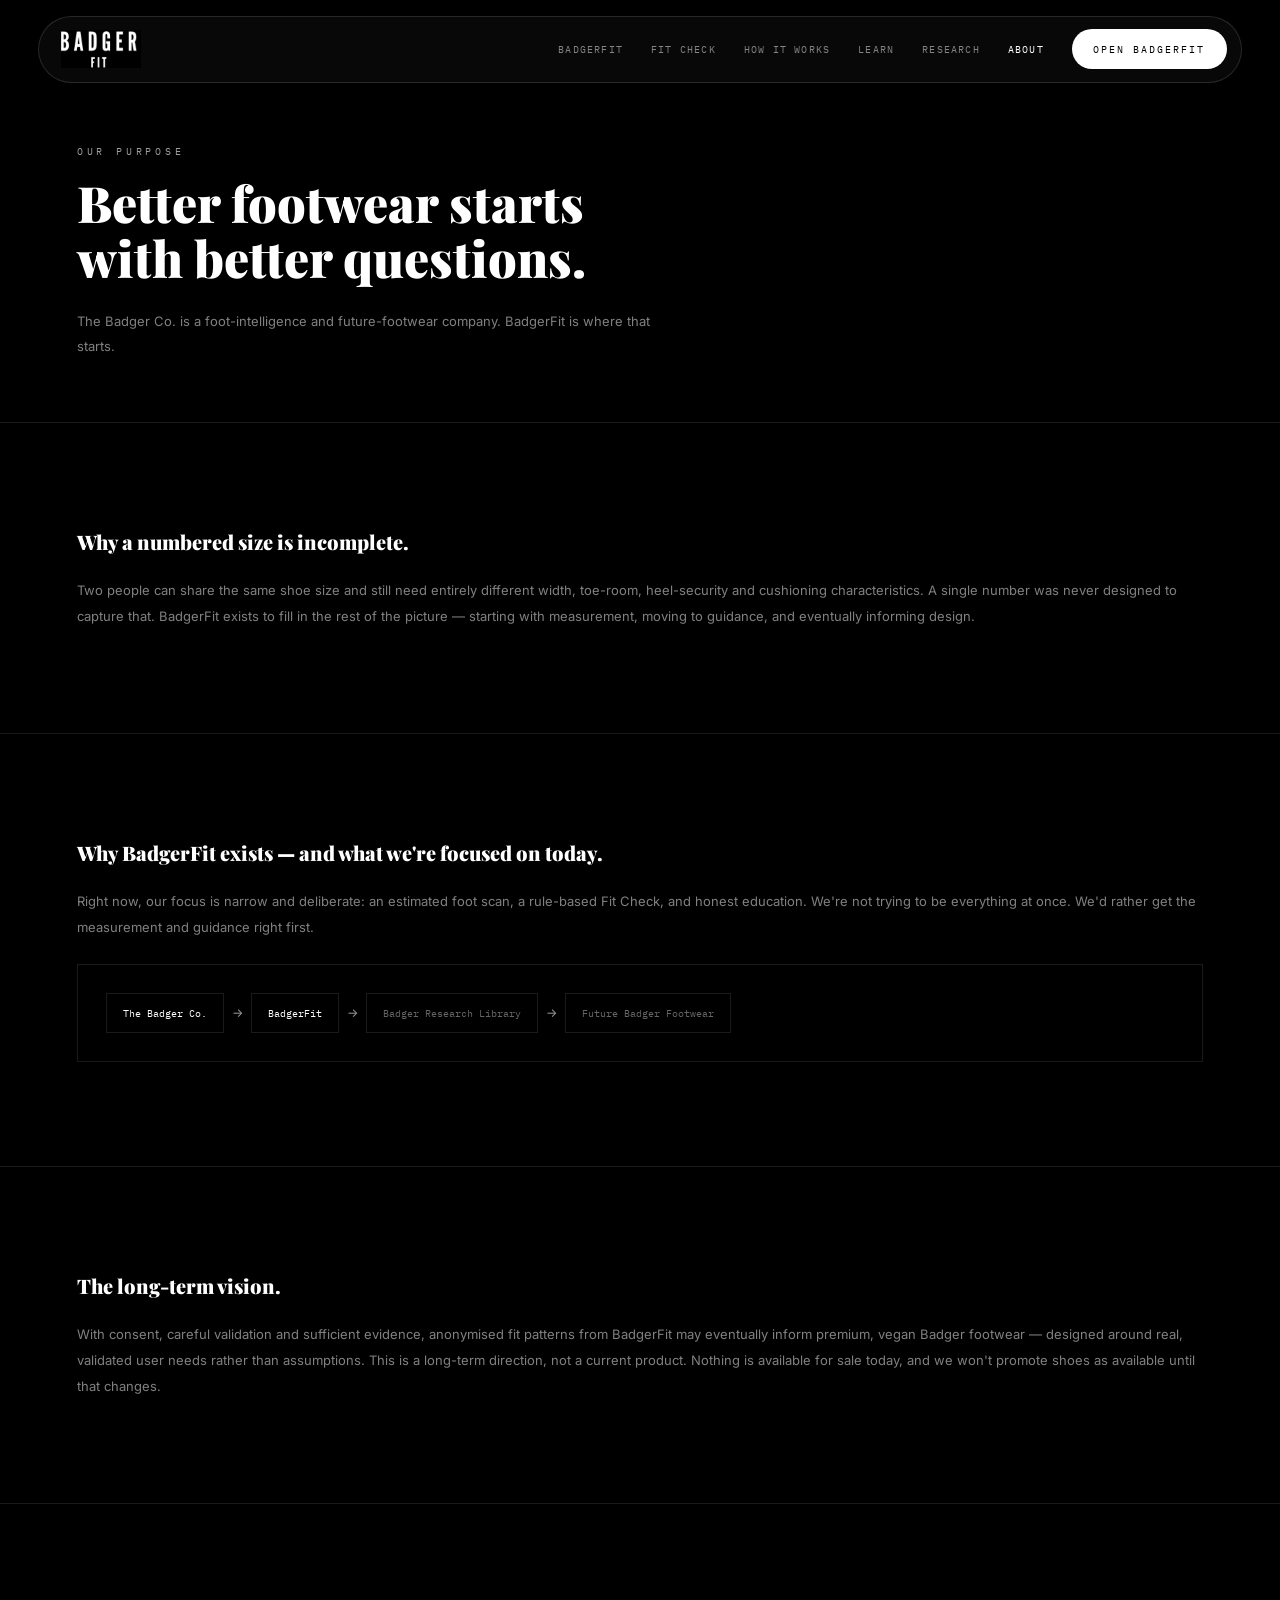
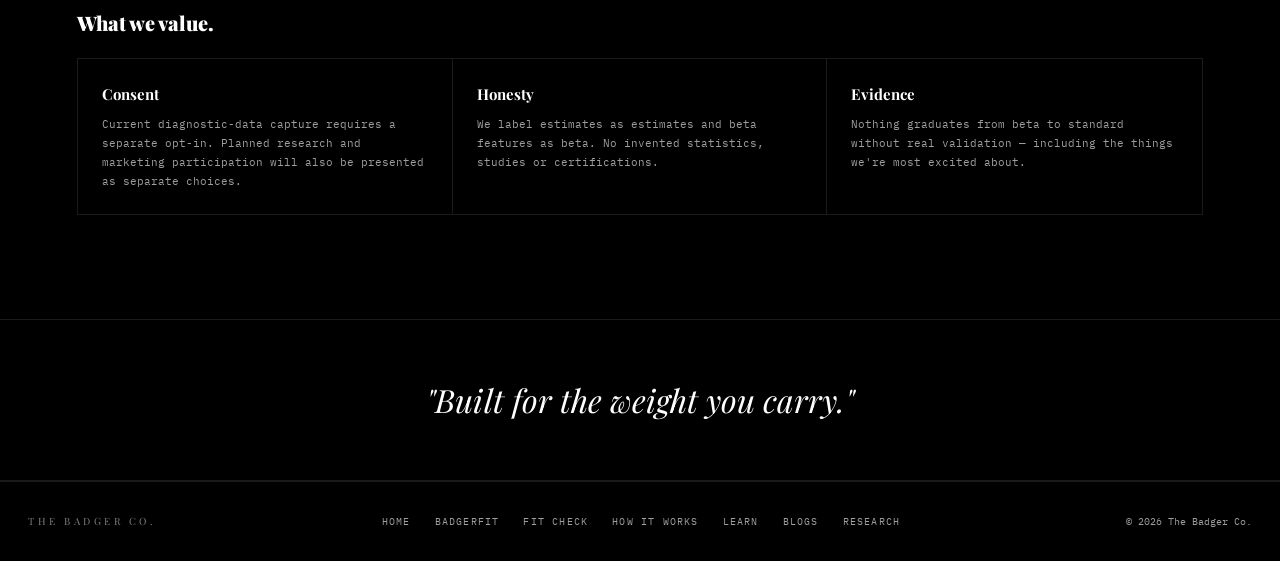
==== about.html @ 1225c96f "Add files via upload" ====
<!DOCTYPE html>
<html lang="en">
<head>
<meta charset="UTF-8">
<meta name="viewport" content="width=device-width, initial-scale=1.0">
<link rel="icon" type="image/png" href="apple-touch-icon.png">
<link rel="apple-touch-icon" href="apple-touch-icon.png">
<title>About | THE BADGER CO.</title>
<meta name="description" content="Why BadgerFit exists, what we're focused on today, and the long-term direction toward data-informed Badger footwear.">
<meta name="robots" content="index, follow">
<link rel="canonical" href="https://thebadgerco.in/about.html">
<meta property="og:title" content="About | THE BADGER CO.">
<meta property="og:description" content="Why BadgerFit exists, what we're focused on today, and our long-term direction.">
<meta property="og:url" content="https://thebadgerco.in/about.html">
<meta property="og:type" content="website">
<link rel="preconnect" href="https://fonts.googleapis.com">
<link href="https://fonts.googleapis.com/css2?family=Playfair+Display:ital,wght@0,700;0,900;1,400;1,700&family=IBM+Plex+Mono:wght@300;400;500&family=Inter:wght@300;400;500&display=swap" rel="stylesheet">
<style>
*{box-sizing:border-box;margin:0;padding:0}
:root{--blk:#000;--wht:#fff;--rule:rgba(255,255,255,.1);--muted:rgba(255,255,255,.5);--grey:#8A8A8A}
html{scroll-behavior:smooth}
@media (prefers-reduced-motion:reduce){*{transition-duration:.01ms!important}}
body{background:var(--blk);color:var(--wht);font-family:'Inter',sans-serif;overflow-x:hidden;line-height:1.5}
.serif{font-family:'Playfair Display',serif}.mono{font-family:'IBM Plex Mono',monospace}
.tag{font-family:'IBM Plex Mono',monospace;font-size:10px;letter-spacing:.38em;text-transform:uppercase;color:rgba(255,255,255,.42)}
a{color:inherit}:focus-visible{outline:1.5px solid var(--grey);outline-offset:3px}
nav{position:fixed;top:0;left:0;right:0;z-index:100;display:flex;justify-content:space-between;align-items:center;padding:1.25rem 1.75rem;border-bottom:.5px solid var(--rule);background:rgba(0,0,0,.94);backdrop-filter:blur(8px)}
.nav-logo{font-family:'Playfair Display',serif;font-size:11px;letter-spacing:.4em;text-transform:uppercase;color:var(--wht);text-decoration:none}
.nav-toggle{display:none;background:transparent;border:.5px solid var(--rule);color:var(--wht);font-family:'IBM Plex Mono',monospace;font-size:10px;letter-spacing:.15em;text-transform:uppercase;padding:.55rem .9rem;cursor:pointer}
.nav-panel{display:flex;align-items:center;gap:1.75rem}.nav-links{display:flex;gap:1.75rem;align-items:center}
.nav-link{font-family:'IBM Plex Mono',monospace;font-size:10px;letter-spacing:.18em;text-transform:uppercase;color:rgba(255,255,255,.5);text-decoration:none}
.nav-link.active,.nav-link:hover{color:var(--wht)}
.nav-cta{font-family:'IBM Plex Mono',monospace;font-size:10px;letter-spacing:.2em;text-transform:uppercase;color:var(--blk);background:var(--wht);padding:.6rem 1.3rem;text-decoration:none;white-space:nowrap}
.nav-close{display:none}
@media(max-width:900px){.nav-toggle{display:block}.nav-panel{position:fixed;top:0;left:0;right:0;bottom:0;background:#000;flex-direction:column;justify-content:center;align-items:flex-start;padding:6rem 2rem 2rem;gap:2rem;transform:translateX(100%);transition:transform .3s ease;z-index:200}.nav-panel.open{transform:translateX(0)}.nav-links{flex-direction:column;gap:1.75rem;align-items:flex-start;width:100%}.nav-link{font-size:14px}.nav-cta{width:100%;text-align:center;padding:1.1rem}.nav-close{display:block;position:absolute;top:1.5rem;right:1.75rem;background:none;border:.5px solid var(--rule);color:var(--wht);font-family:'IBM Plex Mono',monospace;font-size:10px;padding:.55rem .9rem;cursor:pointer}}
.page-header{padding:9rem 1.75rem 4rem;border-bottom:.5px solid var(--rule)}
.page-title{font-family:'Playfair Display',serif;font-size:clamp(28px,4.6vw,50px);font-weight:900;line-height:1.1;margin:1rem 0 1.5rem;max-width:700px}
.page-sub{font-size:13px;color:var(--muted);max-width:600px;line-height:1.9}
.sec{padding:3.5rem 1.75rem;border-bottom:.5px solid var(--rule)}
.sec-title{font-family:'Playfair Display',serif;font-size:20px;font-weight:900;margin-bottom:1.25rem}
.body-copy{font-size:13px;color:var(--muted);line-height:2;max-width:640px}
.hierarchy{display:flex;flex-wrap:wrap;align-items:center;gap:.5rem;border:.5px solid var(--rule);padding:1.75rem;margin-top:1.5rem}
.h-node{font-family:'IBM Plex Mono',monospace;font-size:10px;color:var(--wht);border:.5px solid var(--rule);padding:.7rem 1rem}
.h-node.dim{color:rgba(255,255,255,.4)}
.h-arrow{color:rgba(255,255,255,.25);font-size:12px}
.values-grid{display:grid;grid-template-columns:repeat(3,1fr);border:.5px solid var(--rule)}
.val-cell{padding:1.5rem;border-right:.5px solid var(--rule)}
.val-cell:last-child{border-right:none}
.val-title{font-family:'Playfair Display',serif;font-size:15px;font-weight:700;margin-bottom:.6rem}
.val-body{font-family:'IBM Plex Mono',monospace;font-size:10.5px;color:rgba(255,255,255,.42);line-height:1.8}
.brand-line{font-family:'Playfair Display',serif;font-style:italic;font-size:clamp(20px,3vw,32px);text-align:center;padding:3.5rem 1.75rem;border-bottom:.5px solid var(--rule)}
footer{padding:2rem 1.75rem;display:flex;justify-content:space-between;align-items:center;border-top:.5px solid var(--rule);flex-wrap:wrap;gap:1rem}
.ft-logo{font-family:'Playfair Display',serif;font-size:10px;letter-spacing:.35em;text-transform:uppercase;color:var(--muted)}
.ft-links{display:flex;gap:1.5rem;flex-wrap:wrap}
.ft-link{font-family:'IBM Plex Mono',monospace;font-size:10px;letter-spacing:.12em;text-transform:uppercase;color:rgba(255,255,255,.3);text-decoration:none}
.ft-copy{font-family:'IBM Plex Mono',monospace;font-size:10px;color:rgba(255,255,255,.2)}
@media(max-width:900px){.values-grid{grid-template-columns:1fr}.val-cell{border-right:none;border-bottom:.5px solid var(--rule)}.val-cell:last-child{border-bottom:none}}

/* Accessibility refinements */
.nav-toggle,.nav-close{min-width:44px;min-height:44px}
.tag,.sec-n,.disclaimer,.ft-link,.ft-copy,.status-pill.planned,.cat-status,.pf-note,.pf-tag,.way-label,.hero-trust,.fn,.journal-label,.priv-val,.aud-body,.guide-body,.future-chip,.check-label,.flow-arrow,.h-arrow,.val-body{color:rgba(255,255,255,.62)}
@media(max-width:900px){.nav-panel{visibility:hidden}.nav-panel.open{visibility:visible}.nav-link{min-height:44px;display:flex;align-items:center}.ft-link{min-height:44px;display:inline-flex;align-items:center}}
@media(prefers-reduced-motion:reduce){html{scroll-behavior:auto!important}}
/* Premium floating navigation and generous rhythm */
.sec{padding:6.5rem clamp(1.5rem,6vw,6rem)}
.sec>*{max-width:1200px;margin-left:auto;margin-right:auto}
.page-header{padding-left:clamp(1.5rem,6vw,6rem);padding-right:clamp(1.5rem,6vw,6rem)}
@media(min-width:901px){nav{top:1rem;left:clamp(1rem,3vw,2.5rem);right:clamp(1rem,3vw,2.5rem);max-width:1280px;margin:0 auto;padding:.78rem .85rem .78rem 1.35rem;border:1px solid rgba(255,255,255,.13);border-radius:999px;background:rgba(10,10,10,.84);box-shadow:0 16px 48px rgba(0,0,0,.28)}.nav-link{letter-spacing:.12em}.nav-cta{padding:.78rem 1.35rem;border-radius:999px}}
@media(max-width:900px){nav{top:.75rem;left:.75rem;right:.75rem;padding:.7rem 1rem;border:1px solid rgba(255,255,255,.13);border-radius:16px;background:rgba(10,10,10,.92)}.nav-panel{border-radius:0}.sec{padding:5rem 1.5rem}}
/* Official BadgerFit logo */
.nav-logo{display:block;width:80px;height:38px;flex:0 0 80px;background:url("apple-touch-icon.png") center/135px 135px no-repeat;font-size:0!important;letter-spacing:0!important;overflow:hidden}
</style>
</head>
<body>

<nav>
  <a href="index.html" class="nav-logo serif" aria-label="BadgerFit home">BadgerFit</a>
  <button id="navToggle" class="nav-toggle mono" aria-expanded="false" aria-controls="navPanel" aria-label="Open navigation menu">Menu</button>
  <div id="navPanel" class="nav-panel">
    <button id="navClose" class="nav-close mono" aria-label="Close navigation menu">Close ✕</button>
    <div class="nav-links">
      <a href="badgerfit.html" class="nav-link mono">BadgerFit</a>
      <a href="fit-check.html" class="nav-link mono">Fit Check</a>
      <a href="how-it-works.html" class="nav-link mono">How It Works</a>
      <a href="learn.html" class="nav-link mono">Learn</a>
      <a href="research.html" class="nav-link mono">Research</a>
      <a href="about.html" class="nav-link active mono">About</a>
    </div>
    <a href="https://badger-eight.vercel.app/" class="nav-cta mono">Open BadgerFit</a>
  </div>
</nav>

<header class="page-header">
  <div class="tag" style="margin-bottom:1rem">Our Purpose</div>
  <h1 class="page-title serif">Better footwear starts<br>with better questions.</h1>
  <p class="page-sub">The Badger Co. is a foot-intelligence and future-footwear company. BadgerFit is where that starts.</p>
</header>

<section class="sec">
  <div class="sec-title serif">Why a numbered size is incomplete.</div>
  <p class="body-copy">Two people can share the same shoe size and still need entirely different width, toe-room, heel-security and cushioning characteristics. A single number was never designed to capture that. BadgerFit exists to fill in the rest of the picture — starting with measurement, moving to guidance, and eventually informing design.</p>
</section>

<section class="sec">
  <div class="sec-title serif">Why BadgerFit exists — and what we're focused on today.</div>
  <p class="body-copy">Right now, our focus is narrow and deliberate: an estimated foot scan, a rule-based Fit Check, and honest education. We're not trying to be everything at once. We'd rather get the measurement and guidance right first.</p>
  <div class="hierarchy">
    <span class="h-node mono">The Badger Co.</span><span class="h-arrow">→</span>
    <span class="h-node mono">BadgerFit</span><span class="h-arrow">→</span>
    <span class="h-node dim mono">Badger Research Library</span><span class="h-arrow">→</span>
    <span class="h-node dim mono">Future Badger Footwear</span>
  </div>
</section>

<section class="sec" id="future-footwear">
  <div class="sec-title serif">The long-term vision.</div>
  <p class="body-copy">With consent, careful validation and sufficient evidence, anonymised fit patterns from BadgerFit may eventually inform premium, vegan Badger footwear — designed around real, validated user needs rather than assumptions. This is a long-term direction, not a current product. Nothing is available for sale today, and we won't promote shoes as available until that changes.</p>
</section>

<section class="sec">
  <div class="sec-title serif">What we value.</div>
  <div class="values-grid">
    <div class="val-cell"><div class="val-title serif">Consent</div><p class="val-body mono">Current diagnostic-data capture requires a separate opt-in. Planned research and marketing participation will also be presented as separate choices.</p></div>
    <div class="val-cell"><div class="val-title serif">Honesty</div><p class="val-body mono">We label estimates as estimates and beta features as beta. No invented statistics, studies or certifications.</p></div>
    <div class="val-cell"><div class="val-title serif">Evidence</div><p class="val-body mono">Nothing graduates from beta to standard without real validation — including the things we're most excited about.</p></div>
  </div>
</section>

<div class="brand-line serif">"Built for the weight you carry."</div>

<footer>
  <div class="ft-logo serif">The Badger Co.</div>
  <div class="ft-links">
    <a href="index.html" class="ft-link mono">Home</a>
    <a href="badgerfit.html" class="ft-link mono">BadgerFit</a>
    <a href="fit-check.html" class="ft-link mono">Fit Check</a>
    <a href="how-it-works.html" class="ft-link mono">How It Works</a>
    <a href="learn.html" class="ft-link mono">Learn</a>
    <a href="blogs.html" class="ft-link mono">Blogs</a>
    <a href="research.html" class="ft-link mono">Research</a>
  </div>
  <div class="ft-copy mono">© 2026 The Badger Co.</div>
</footer>

<script>
var toggle=document.getElementById('navToggle'),panel=document.getElementById('navPanel'),closeBtn=document.getElementById('navClose');
function openMenu(){panel.classList.add('open');toggle.setAttribute('aria-expanded','true');document.body.style.overflow='hidden';closeBtn.focus();}
function closeMenu(){panel.classList.remove('open');toggle.setAttribute('aria-expanded','false');document.body.style.overflow='';toggle.focus();}
toggle.addEventListener('click',function(){panel.classList.contains('open')?closeMenu():openMenu();});
closeBtn.addEventListener('click',closeMenu);
document.addEventListener('keydown',function(e){if(e.key==='Escape'&&panel.classList.contains('open'))closeMenu();});
panel.querySelectorAll('a').forEach(function(a){a.addEventListener('click',closeMenu);});
document.addEventListener("keydown",function(e){if(e.key!=="Tab"||!panel.classList.contains("open"))return;var items=Array.from(panel.querySelectorAll("a,button")).filter(function(el){return el.getClientRects().length>0});if(!items.length)return;var first=items[0],last=items[items.length-1];if(e.shiftKey&&document.activeElement===first){e.preventDefault();last.focus()}else if(!e.shiftKey&&document.activeElement===last){e.preventDefault();first.focus()}});
</script>
</body>
</html>
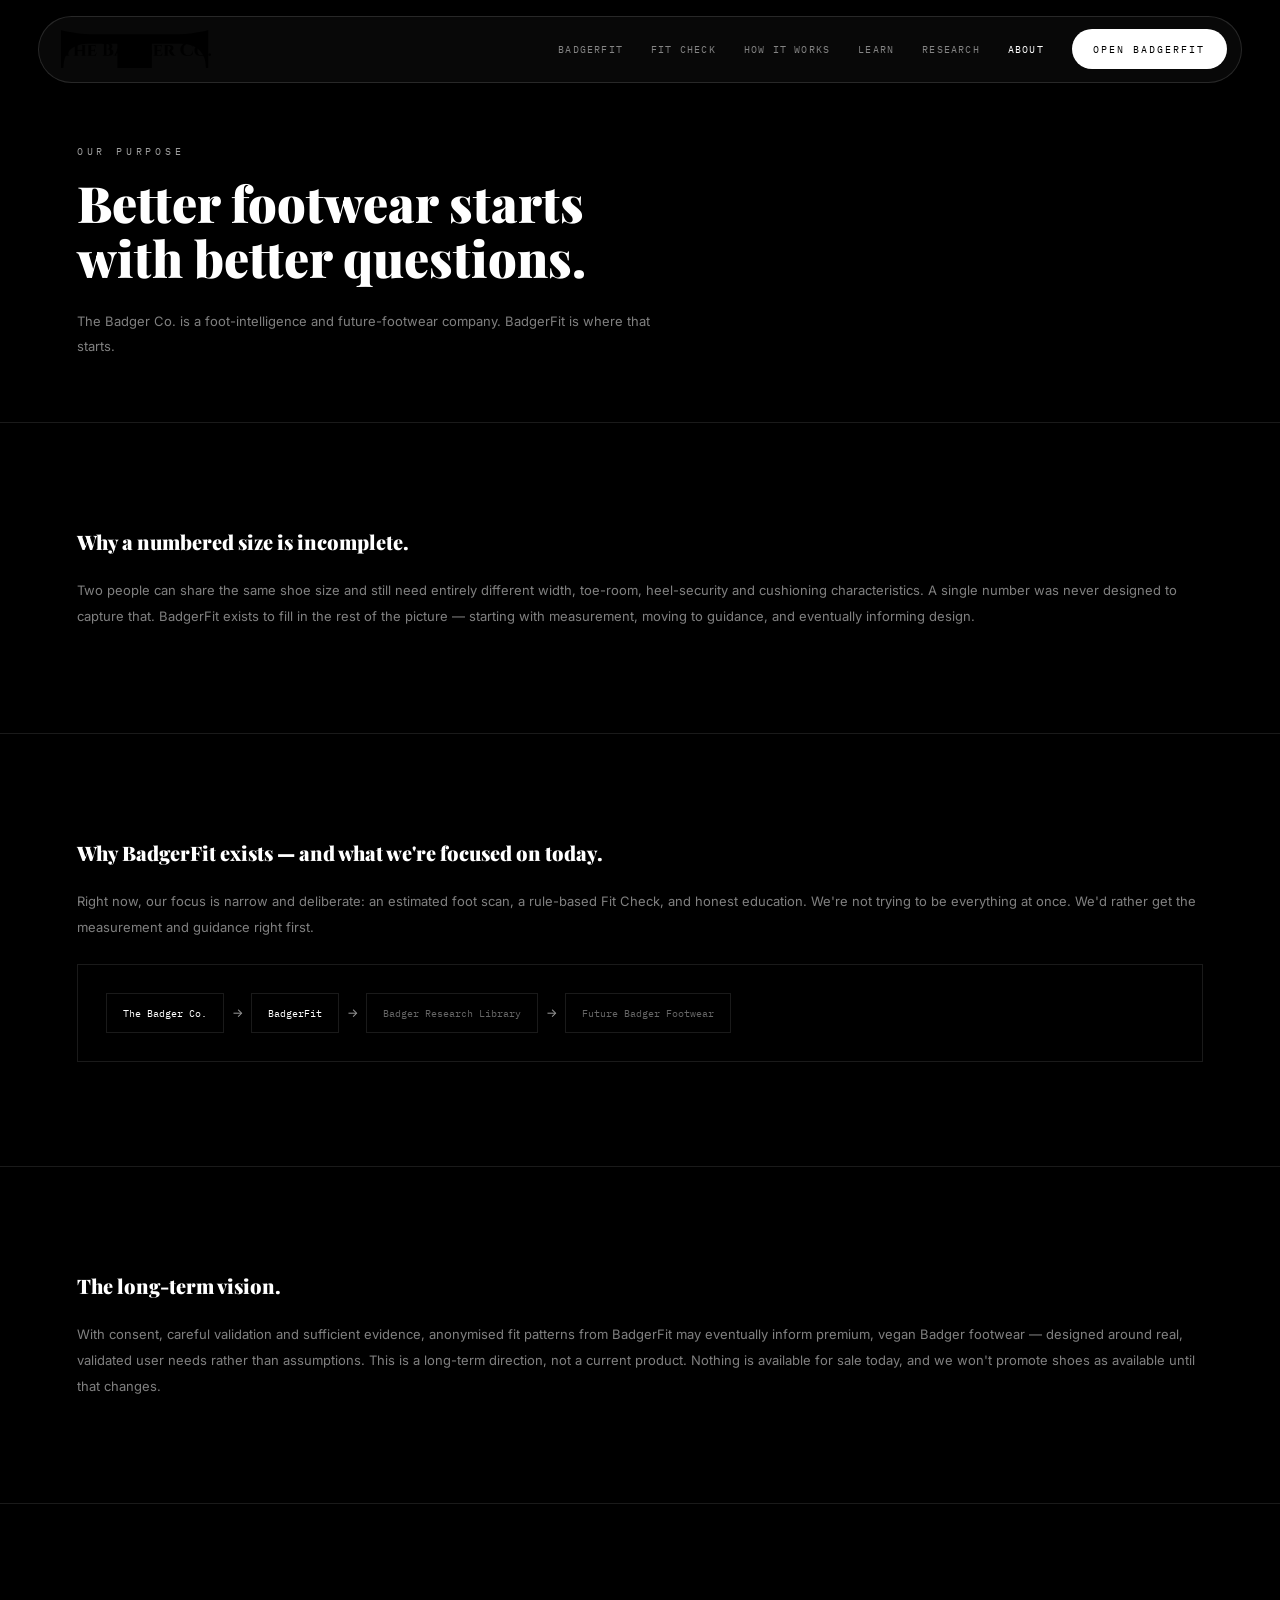
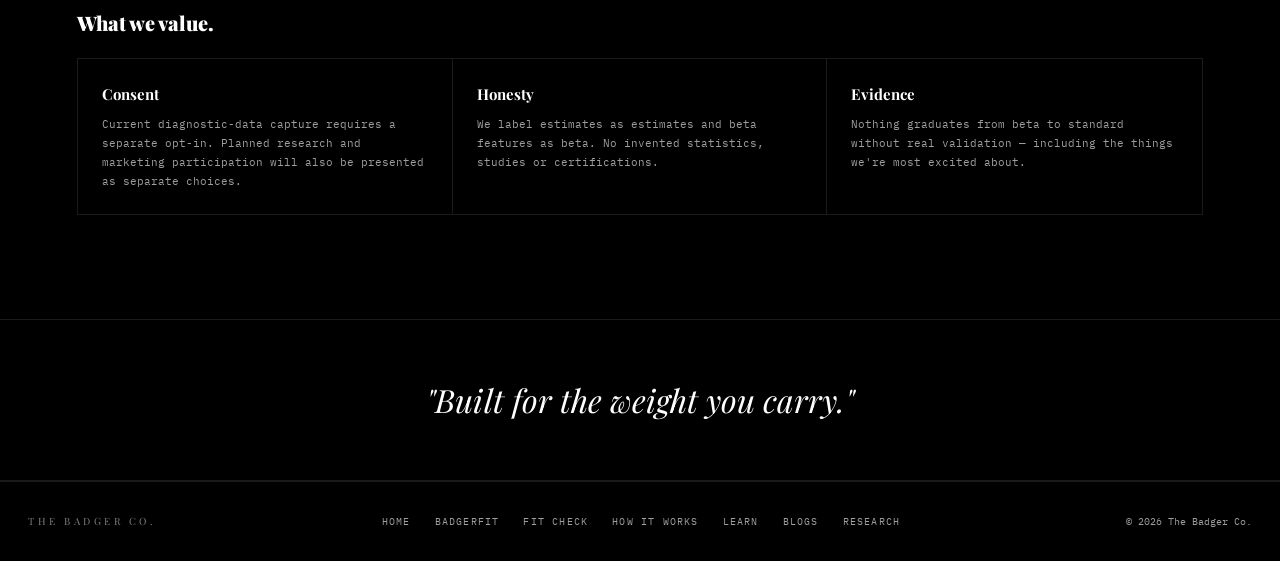
==== commit d08d6d7f: "Replace site logo" ====
--- a/about.html
+++ b/about.html
@@ -67,14 +67,14 @@
 .page-header{padding-left:clamp(1.5rem,6vw,6rem);padding-right:clamp(1.5rem,6vw,6rem)}
 @media(min-width:901px){nav{top:1rem;left:clamp(1rem,3vw,2.5rem);right:clamp(1rem,3vw,2.5rem);max-width:1280px;margin:0 auto;padding:.78rem .85rem .78rem 1.35rem;border:1px solid rgba(255,255,255,.13);border-radius:999px;background:rgba(10,10,10,.84);box-shadow:0 16px 48px rgba(0,0,0,.28)}.nav-link{letter-spacing:.12em}.nav-cta{padding:.78rem 1.35rem;border-radius:999px}}
 @media(max-width:900px){nav{top:.75rem;left:.75rem;right:.75rem;padding:.7rem 1rem;border:1px solid rgba(255,255,255,.13);border-radius:16px;background:rgba(10,10,10,.92)}.nav-panel{border-radius:0}.sec{padding:5rem 1.5rem}}
-/* Official BadgerFit logo */
-.nav-logo{display:block;width:80px;height:38px;flex:0 0 80px;background:url("apple-touch-icon.png") center/135px 135px no-repeat;font-size:0!important;letter-spacing:0!important;overflow:hidden}
+/* Official The Badger Co. logo */
+.nav-logo{display:block;width:150px;height:38px;flex:0 0 150px;background:url("bflogo.png") center/contain no-repeat;font-size:0!important;letter-spacing:0!important;overflow:hidden}
 </style>
 </head>
 <body>
 
 <nav>
-  <a href="index.html" class="nav-logo serif" aria-label="BadgerFit home">BadgerFit</a>
+  <a href="index.html" class="nav-logo serif" aria-label="The Badger Co. home"><img src="bflogo.png" alt="The Badger Co."></a>
   <button id="navToggle" class="nav-toggle mono" aria-expanded="false" aria-controls="navPanel" aria-label="Open navigation menu">Menu</button>
   <div id="navPanel" class="nav-panel">
     <button id="navClose" class="nav-close mono" aria-label="Close navigation menu">Close ✕</button>
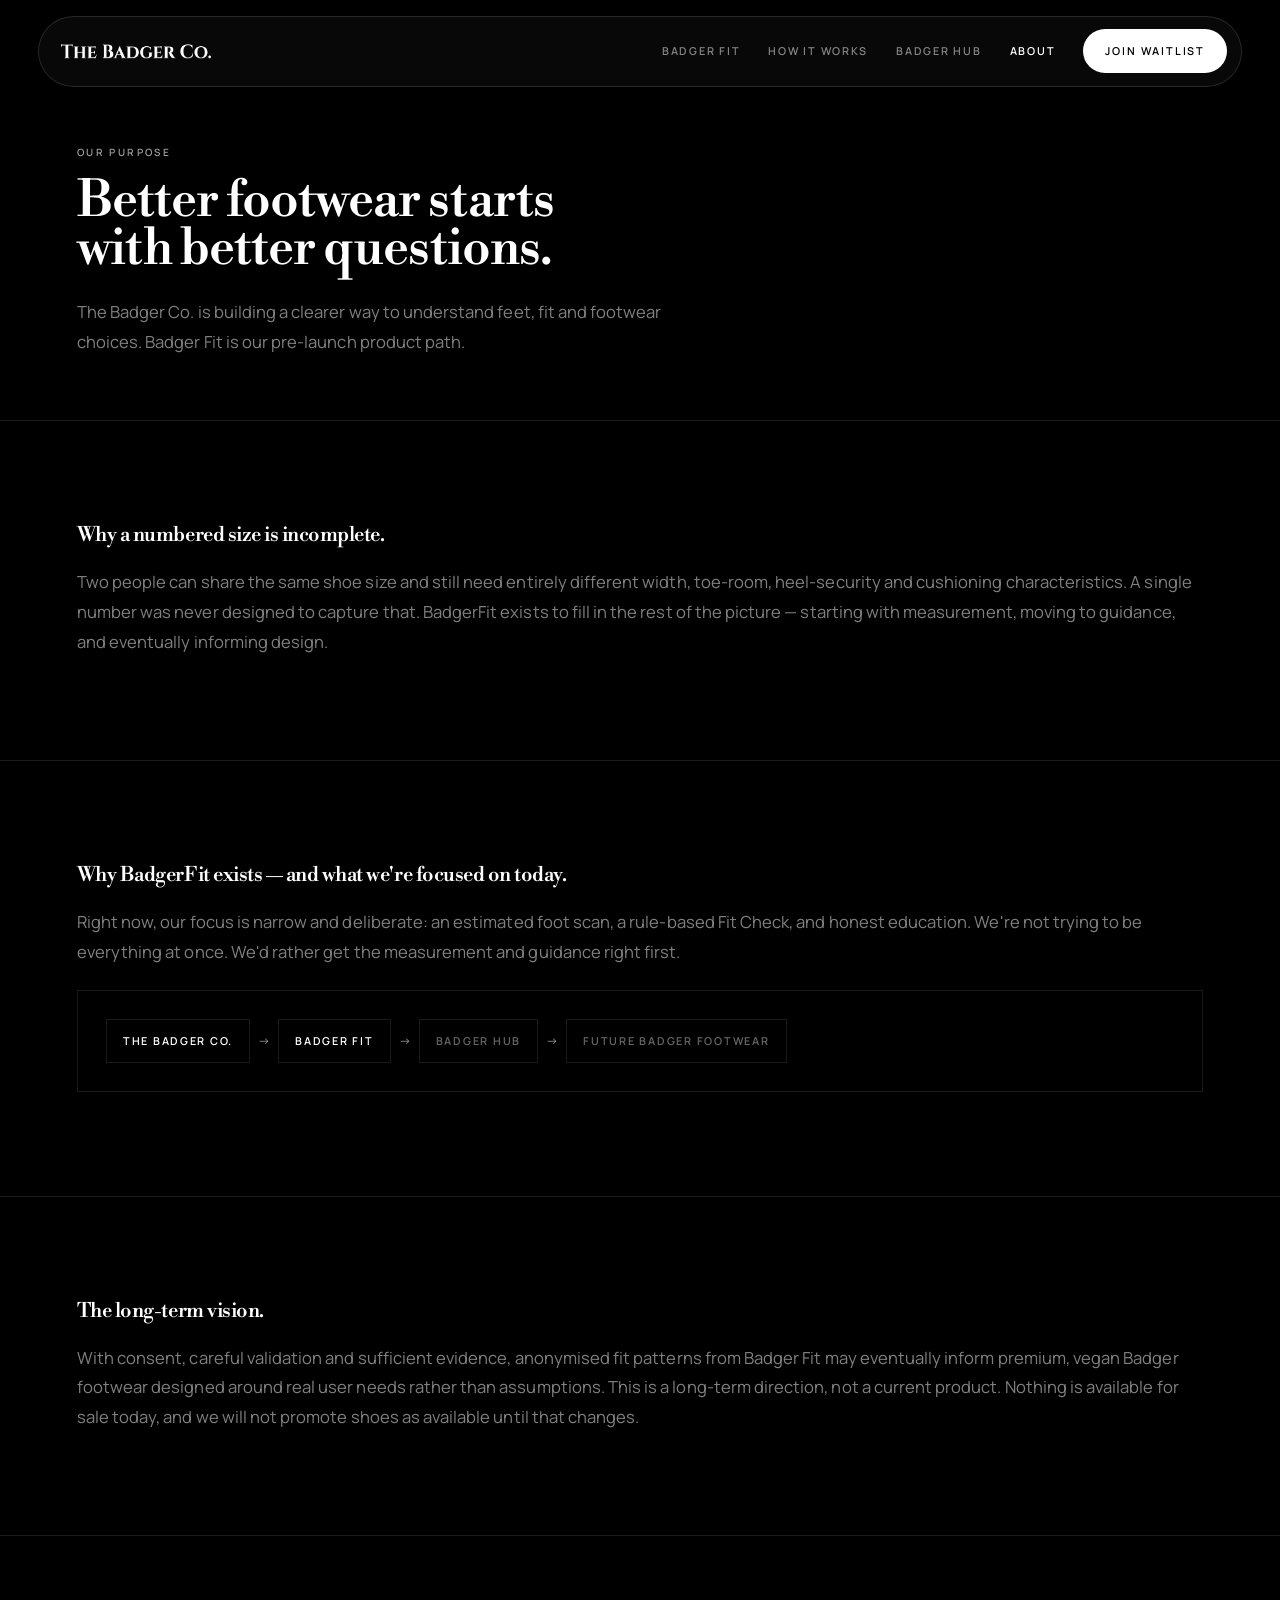
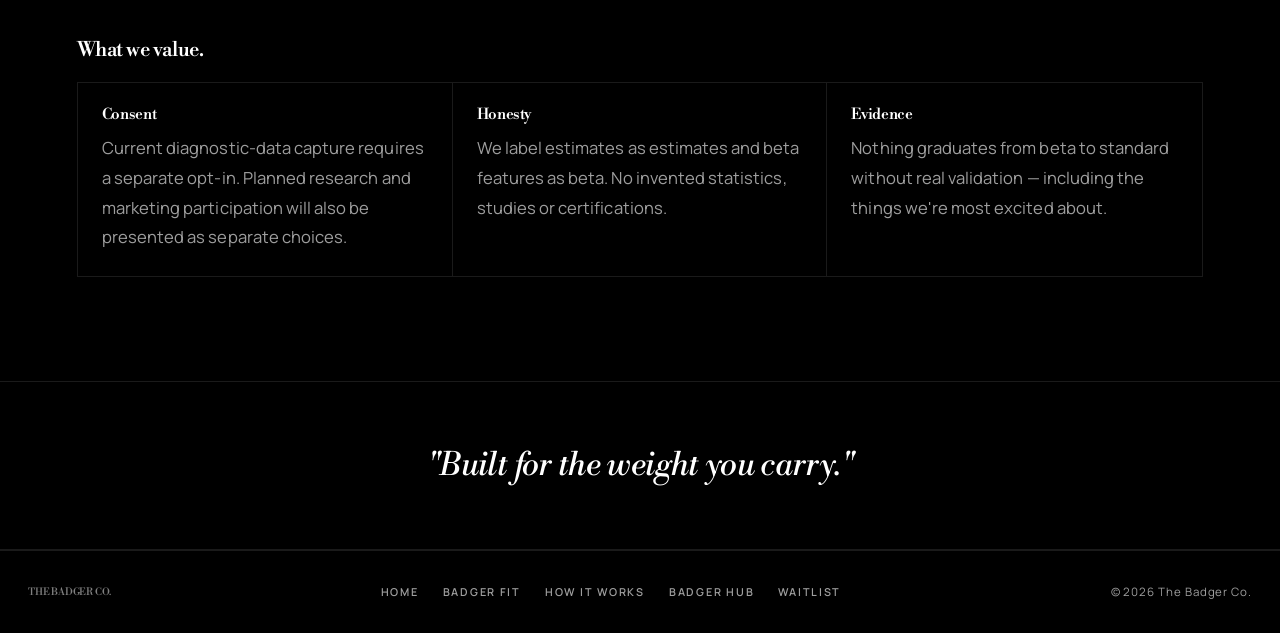
==== commit 7f806d1f: "Update typography and homepage prototype" ====
--- a/about.html
+++ b/about.html
@@ -14,7 +14,7 @@
 <meta property="og:url" content="https://thebadgerco.in/about.html">
 <meta property="og:type" content="website">
 <link rel="preconnect" href="https://fonts.googleapis.com">
-<link href="https://fonts.googleapis.com/css2?family=Playfair+Display:ital,wght@0,700;0,900;1,400;1,700&family=IBM+Plex+Mono:wght@300;400;500&family=Inter:wght@300;400;500&display=swap" rel="stylesheet">
+<link href="https://fonts.googleapis.com/css2?family=Libre+Bodoni:ital,wght@0,400;0,500;0,700;1,400&family=Manrope:wght@400;500;600;700&display=swap" rel="stylesheet">
 <style>
 *{box-sizing:border-box;margin:0;padding:0}
 :root{--blk:#000;--wht:#fff;--rule:rgba(255,255,255,.1);--muted:rgba(255,255,255,.5);--grey:#8A8A8A}
@@ -70,6 +70,7 @@
 /* Official The Badger Co. logo */
 .nav-logo{display:block;width:150px;height:38px;flex:0 0 150px;background:url("bflogo.png") center/contain no-repeat;font-size:0!important;letter-spacing:0!important;overflow:hidden}
 </style>
+<link rel="stylesheet" href="site-overrides.css">
 </head>
 <body>
 
@@ -79,21 +80,19 @@
   <div id="navPanel" class="nav-panel">
     <button id="navClose" class="nav-close mono" aria-label="Close navigation menu">Close ✕</button>
     <div class="nav-links">
-      <a href="badgerfit.html" class="nav-link mono">BadgerFit</a>
-      <a href="fit-check.html" class="nav-link mono">Fit Check</a>
+      <a href="badgerfit.html" class="nav-link mono">Badger Fit</a>
       <a href="how-it-works.html" class="nav-link mono">How It Works</a>
-      <a href="learn.html" class="nav-link mono">Learn</a>
-      <a href="research.html" class="nav-link mono">Research</a>
+      <a href="badger-hub.html" class="nav-link mono">Badger Hub</a>
       <a href="about.html" class="nav-link active mono">About</a>
     </div>
-    <a href="https://badger-eight.vercel.app/" class="nav-cta mono">Open BadgerFit</a>
+    <a href="waitlist.html" class="nav-cta mono">Join Waitlist</a>
   </div>
 </nav>
 
 <header class="page-header">
   <div class="tag" style="margin-bottom:1rem">Our Purpose</div>
   <h1 class="page-title serif">Better footwear starts<br>with better questions.</h1>
-  <p class="page-sub">The Badger Co. is a foot-intelligence and future-footwear company. BadgerFit is where that starts.</p>
+  <p class="page-sub">The Badger Co. is building a clearer way to understand feet, fit and footwear choices. Badger Fit is our pre-launch product path.</p>
 </header>
 
 <section class="sec">
@@ -106,15 +105,15 @@
   <p class="body-copy">Right now, our focus is narrow and deliberate: an estimated foot scan, a rule-based Fit Check, and honest education. We're not trying to be everything at once. We'd rather get the measurement and guidance right first.</p>
   <div class="hierarchy">
     <span class="h-node mono">The Badger Co.</span><span class="h-arrow">→</span>
-    <span class="h-node mono">BadgerFit</span><span class="h-arrow">→</span>
-    <span class="h-node dim mono">Badger Research Library</span><span class="h-arrow">→</span>
+    <span class="h-node mono">Badger Fit</span><span class="h-arrow">→</span>
+    <span class="h-node dim mono">Badger Hub</span><span class="h-arrow">→</span>
     <span class="h-node dim mono">Future Badger Footwear</span>
   </div>
 </section>
 
 <section class="sec" id="future-footwear">
   <div class="sec-title serif">The long-term vision.</div>
-  <p class="body-copy">With consent, careful validation and sufficient evidence, anonymised fit patterns from BadgerFit may eventually inform premium, vegan Badger footwear — designed around real, validated user needs rather than assumptions. This is a long-term direction, not a current product. Nothing is available for sale today, and we won't promote shoes as available until that changes.</p>
+  <p class="body-copy">With consent, careful validation and sufficient evidence, anonymised fit patterns from Badger Fit may eventually inform premium, vegan Badger footwear designed around real user needs rather than assumptions. This is a long-term direction, not a current product. Nothing is available for sale today, and we will not promote shoes as available until that changes.</p>
 </section>
 
 <section class="sec">
@@ -132,12 +131,10 @@
   <div class="ft-logo serif">The Badger Co.</div>
   <div class="ft-links">
     <a href="index.html" class="ft-link mono">Home</a>
-    <a href="badgerfit.html" class="ft-link mono">BadgerFit</a>
-    <a href="fit-check.html" class="ft-link mono">Fit Check</a>
+    <a href="badgerfit.html" class="ft-link mono">Badger Fit</a>
     <a href="how-it-works.html" class="ft-link mono">How It Works</a>
-    <a href="learn.html" class="ft-link mono">Learn</a>
-    <a href="blogs.html" class="ft-link mono">Blogs</a>
-    <a href="research.html" class="ft-link mono">Research</a>
+    <a href="badger-hub.html" class="ft-link mono">Badger Hub</a>
+    <a href="waitlist.html" class="ft-link mono">Waitlist</a>
   </div>
   <div class="ft-copy mono">© 2026 The Badger Co.</div>
 </footer>
--- a/site-overrides.css
+++ b/site-overrides.css
@@ -0,0 +1,503 @@
+/* Shared typography refinements */
+:root {
+  --font-display: "Libre Bodoni", "Bodoni MT", Didot, "Times New Roman", serif;
+  --font-sans: "Manrope", "Avenir Next", "Segoe UI", Arial, sans-serif;
+  --tracking-ui: 0.16em;
+  --tracking-tag: 0.24em;
+  --tracking-meta: 0.08em;
+}
+
+.nav-logo {
+  display: block;
+  position: relative;
+  width: 150px;
+  height: 40px;
+  flex: 0 0 150px;
+  overflow: hidden;
+  background: none;
+  font-size: 0;
+  letter-spacing: 0;
+}
+
+.nav-logo img {
+  position: absolute;
+  width: 100%;
+  height: auto;
+  max-width: none;
+  left: 50%;
+  top: 50%;
+  transform: translate(-50%, -50%);
+  object-fit: contain;
+  filter: invert(1);
+}
+
+body,
+button,
+input,
+select,
+textarea {
+  font-family: var(--font-sans);
+  line-height: 1.72;
+  letter-spacing: 0.003em;
+  text-rendering: optimizeLegibility;
+  -webkit-font-smoothing: antialiased;
+}
+
+.serif,
+h1,
+h2,
+h3,
+h4,
+h5,
+h6,
+.page-title,
+.sec-title,
+.hero-title,
+.screen-title,
+.float-value,
+.way-title,
+.ft2,
+.sec-title,
+.val-title,
+.col-title,
+.faq-q,
+.cat-title,
+.feature-copy h2,
+.section-head h2,
+.card h3,
+.content h2,
+.content h3,
+.check b,
+.article-head h1,
+.answer-strip h2,
+.cta h2,
+.final-title,
+.blog-card h3,
+.brand-line,
+.evidence-number,
+.page-header h1 {
+  font-family: var(--font-display);
+  letter-spacing: -0.02em;
+}
+
+.hero-title,
+.page-title,
+.article-head h1,
+.answer-strip h2,
+.cta h2,
+.final-title,
+h1 {
+  line-height: 0.96;
+  letter-spacing: -0.035em;
+  text-wrap: balance;
+}
+
+.sec-title,
+.section-head h2,
+.feature-copy h2,
+.card h3,
+.content h2,
+.content h3,
+.col-title,
+.cat-title,
+.faq-q,
+.val-title,
+.way-title,
+.blog-card h3,
+.check b,
+.ft2,
+.screen-title,
+.float-value,
+.mini-screen h3,
+.story-item h3 {
+  line-height: 1.1;
+  letter-spacing: -0.024em;
+}
+
+.mono,
+.tag,
+.nav-link,
+.nav-cta,
+.nav-toggle,
+.nav-close,
+.btn,
+.ft-link,
+.ft-copy,
+.status-pill,
+.cat-status,
+.filter,
+.read,
+.crumb,
+.meta,
+.toc-title,
+.flow-node,
+.flow-arrow,
+.screen-kicker,
+.screen-check,
+.float-label,
+.float-note,
+.fit-plan b,
+.story-num,
+.evidence-source,
+.blog-type,
+.way-label,
+.hero-trust,
+.sec-n,
+.disclaimer,
+.journal-label,
+.check-label,
+.h-node,
+.h-arrow,
+.pf-key,
+.pf-val,
+.pf-tag,
+.fn,
+.fs {
+  font-family: var(--font-sans);
+}
+
+.tag,
+.nav-link,
+.nav-cta,
+.nav-toggle,
+.nav-close,
+.btn,
+.ft-link,
+.status-pill,
+.cat-status,
+.filter,
+.read,
+.crumb,
+.meta,
+.toc-title,
+.flow-node,
+.screen-kicker,
+.float-label,
+.fit-plan b,
+.evidence-source,
+.blog-type,
+.way-label,
+.hero-trust,
+.sec-n,
+.disclaimer,
+.journal-label,
+.check-label,
+.h-node,
+.pf-key,
+.pf-tag,
+.fn {
+  text-transform: uppercase;
+  letter-spacing: var(--tracking-ui);
+}
+
+.tag {
+  letter-spacing: var(--tracking-tag);
+  font-weight: 600;
+}
+
+.nav-link,
+.nav-cta,
+.btn,
+.ft-link,
+.read,
+.cat-status,
+.filter,
+.status-pill,
+.meta,
+.crumb,
+.screen-kicker,
+.float-label,
+.fit-plan b,
+.evidence-source,
+.blog-type,
+.way-label,
+.hero-trust,
+.sec-n,
+.disclaimer,
+.journal-label,
+.check-label,
+.h-node,
+.pf-key,
+.pf-tag,
+.fn {
+  font-size: 0.68rem;
+  font-weight: 600;
+}
+
+.btn,
+.nav-cta {
+  letter-spacing: 0.18em;
+}
+
+.body-copy,
+.hero-sub,
+.page-sub,
+.lead,
+.dek,
+.learn-note,
+.faq-a,
+.content p,
+.content li,
+.card p,
+.feature-copy p,
+.answer p,
+.check span,
+.val-body,
+.page-header p,
+.faq-intro p,
+.evidence-card p,
+.story-item p,
+.fit-plan p,
+.faq-answer,
+.guide-body,
+.aud-body,
+.check-val,
+.prob-cell,
+.fs,
+.metric,
+.screen-check,
+.float-note {
+  font-family: var(--font-sans);
+  line-height: 1.78;
+}
+
+.body-copy,
+.page-sub,
+.lead,
+.dek,
+.learn-note,
+.faq-a,
+.content p,
+.content li,
+.card p,
+.feature-copy p,
+.check span,
+.val-body,
+.evidence-card p,
+.story-item p,
+.fit-plan p,
+.faq-answer,
+.guide-body,
+.aud-body,
+.check-val,
+.prob-cell {
+  font-size: clamp(0.94rem, 0.24vw + 0.87rem, 1.04rem);
+}
+
+.ft-copy,
+footer,
+.meta,
+.disclaimer,
+.evidence-source,
+.screen-check,
+.float-note,
+.journal-label,
+.check-label,
+.pf-key,
+.pf-tag,
+.hero-trust,
+.sec-n {
+  letter-spacing: var(--tracking-meta);
+}
+
+.ft-copy,
+footer,
+.meta,
+.disclaimer,
+.evidence-source {
+  font-size: 0.72rem;
+  line-height: 1.6;
+}
+
+.page-title,
+.hero-title,
+.article-head h1 {
+  font-weight: 500;
+}
+
+.sec-title,
+.section-head h2,
+.feature-copy h2,
+.card h3,
+.content h2,
+.content h3,
+.col-title,
+.cat-title,
+.faq-q,
+.val-title,
+.way-title,
+.blog-card h3,
+.check b,
+.ft2,
+.screen-title,
+.float-value,
+.mini-screen h3,
+.story-item h3 {
+  font-weight: 500;
+}
+
+.content h2,
+.content h3,
+.faq-q,
+.col-title,
+.cat-title,
+.val-title,
+.story-item h3,
+.mini-screen h3,
+.feature-copy h2,
+.blog-card h3 {
+  text-transform: none;
+}
+
+.answer p,
+.hero-sub,
+.page-sub,
+.lead,
+.dek {
+  max-width: 40rem;
+}
+
+summary,
+.toc a,
+.ft-links a,
+.nav-link,
+.nav-cta,
+.btn {
+  text-decoration-thickness: 1px;
+  text-underline-offset: 0.18em;
+}
+
+@media (max-width: 900px) {
+  .nav-logo {
+    width: 132px;
+    height: 38px;
+    flex-basis: 132px;
+  }
+
+  .hero-title,
+  .page-title,
+  .article-head h1,
+  .answer-strip h2,
+  .cta h2,
+  .final-title,
+  h1 {
+    line-height: 1;
+  }
+
+  .nav-link,
+  .nav-cta,
+  .btn,
+  .ft-link {
+    letter-spacing: 0.14em;
+  }
+}
+
+@media (max-width: 480px) {
+  .tag,
+  .nav-link,
+  .nav-cta,
+  .btn,
+  .ft-link,
+  .status-pill,
+  .cat-status,
+  .filter,
+  .read,
+  .crumb,
+  .meta,
+  .toc-title,
+  .flow-node,
+  .screen-kicker,
+  .float-label,
+  .fit-plan b,
+  .evidence-source,
+  .blog-type,
+  .way-label,
+  .hero-trust,
+  .sec-n,
+  .disclaimer,
+  .journal-label,
+  .check-label,
+  .h-node,
+  .pf-key,
+  .pf-tag,
+  .fn {
+    letter-spacing: 0.12em;
+  }
+}
+
+@media (max-width: 900px) {
+  .hero,
+  .page-header,
+  .article-hero,
+  .final-cta,
+  .answer-strip,
+  .future-block {
+    padding-left: 1.25rem;
+    padding-right: 1.25rem;
+  }
+
+  .hero-inner,
+  .pain-layout,
+  .faq-shell,
+  .two-way-grid,
+  .process-flow,
+  .problem-grid,
+  .evidence-grid,
+  .values-grid,
+  .two-col,
+  .featured-card,
+  .grid,
+  .cat-grid,
+  .layout {
+    grid-template-columns: 1fr !important;
+  }
+
+  .hero-ctas,
+  .final-ctas {
+    flex-direction: column;
+    align-items: stretch;
+  }
+
+  .hero-ctas .btn,
+  .final-ctas .btn,
+  .answer-strip .btn {
+    width: 100%;
+    text-align: center;
+  }
+
+  .problem-grid {
+    grid-template-columns: repeat(2, 1fr) !important;
+  }
+
+  .evidence-grid,
+  .values-grid {
+    border-left: 0.5px solid var(--rule);
+    border-right: 0.5px solid var(--rule);
+  }
+
+  footer {
+    align-items: flex-start;
+  }
+}
+
+@media (max-width: 560px) {
+  .sec,
+  .page-header,
+  .article-hero,
+  .hero,
+  .final-cta,
+  .answer-strip,
+  .future-block {
+    padding-left: 1rem;
+    padding-right: 1rem;
+  }
+
+  .problem-grid {
+    grid-template-columns: 1fr !important;
+  }
+
+  .ft-links,
+  .nav-links {
+    gap: 1rem;
+  }
+}
